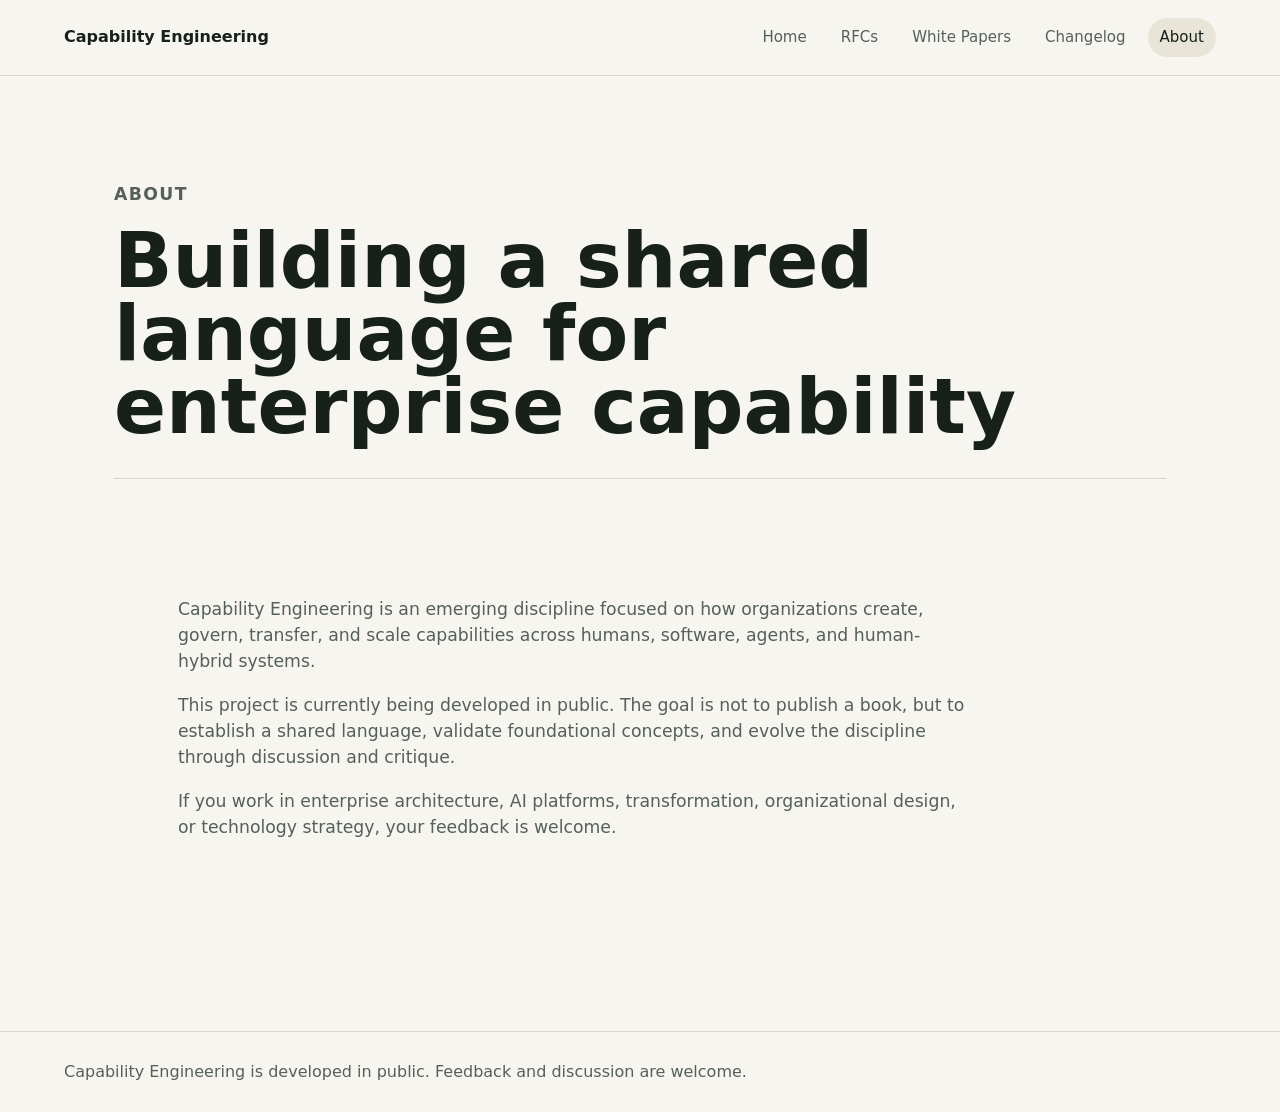
==== about.html @ af7e47a4 "Add GitHub Pages site" ====
<!doctype html>
<html lang="en">
  <head>
    <meta charset="utf-8">
    <meta name="viewport" content="width=device-width, initial-scale=1">
    <title>About | Capability Engineering</title>
    <meta name="description" content="About the Capability Engineering project.">
    <link rel="stylesheet" href="assets/site.css">
  </head>
  <body>
    <header class="site-header">
      <a class="brand" href="index.html">Capability Engineering</a>
      <nav class="site-nav" aria-label="Main navigation">
        <a href="index.html">Home</a>
        <a href="rfcs.html">RFCs</a>
        <a href="white-papers.html">White Papers</a>
        <a href="changelog.html">Changelog</a>
        <a aria-current="page" href="about.html">About</a>
      </nav>
    </header>

    <main class="page">
      <section class="page-header">
        <p class="eyebrow">About</p>
        <h1>Building a shared language for enterprise capability</h1>
      </section>

      <section class="content-section">
        <div class="prose">
          <p>
            Capability Engineering is an emerging discipline focused on how
            organizations create, govern, transfer, and scale capabilities across
            humans, software, agents, and human-hybrid systems.
          </p>
          <p>
            This project is currently being developed in public. The goal is not
            to publish a book, but to establish a shared language, validate
            foundational concepts, and evolve the discipline through discussion
            and critique.
          </p>
          <p>
            If you work in enterprise architecture, AI platforms, transformation,
            organizational design, or technology strategy, your feedback is welcome.
          </p>
        </div>
      </section>
    </main>

    <footer class="site-footer">
      <p>Capability Engineering is developed in public. Feedback and discussion are welcome.</p>
    </footer>
  </body>
</html>
---- assets/site.css ----
:root {
  --bg: #f7f5ef;
  --panel: #ffffff;
  --ink: #17201b;
  --muted: #56605a;
  --line: #d9d5ca;
  --accent: #0c6b5b;
  --accent-dark: #084d42;
  --gold: #b6802a;
  --shadow: 0 18px 48px rgba(23, 32, 27, 0.08);
}

* {
  box-sizing: border-box;
}

html {
  background: var(--bg);
  color: var(--ink);
  font-family:
    Inter, ui-sans-serif, system-ui, -apple-system, BlinkMacSystemFont, "Segoe UI",
    sans-serif;
  line-height: 1.5;
}

body {
  margin: 0;
}

a {
  color: inherit;
}

.site-header {
  align-items: center;
  background: rgba(247, 245, 239, 0.92);
  border-bottom: 1px solid var(--line);
  display: flex;
  gap: 24px;
  justify-content: space-between;
  padding: 18px clamp(20px, 5vw, 64px);
  position: sticky;
  top: 0;
  z-index: 10;
}

.brand {
  font-weight: 760;
  letter-spacing: 0;
  text-decoration: none;
}

.site-nav {
  align-items: center;
  display: flex;
  flex-wrap: wrap;
  gap: 10px;
  justify-content: flex-end;
}

.site-nav a {
  border-radius: 999px;
  color: var(--muted);
  font-size: 0.94rem;
  padding: 8px 12px;
  text-decoration: none;
}

.site-nav a:hover,
.site-nav a[aria-current="page"] {
  background: #e8e4d8;
  color: var(--ink);
}

.hero {
  background:
    linear-gradient(120deg, rgba(12, 107, 91, 0.12), rgba(182, 128, 42, 0.08)),
    var(--bg);
  border-bottom: 1px solid var(--line);
  padding: clamp(72px, 12vw, 136px) clamp(20px, 5vw, 64px) clamp(56px, 8vw, 96px);
}

.hero h1,
.page-header h1 {
  font-size: clamp(2.55rem, 7vw, 6.4rem);
  letter-spacing: 0;
  line-height: 0.95;
  margin: 0;
  max-width: 1000px;
}

.lede {
  color: var(--ink);
  font-size: clamp(1.25rem, 2.5vw, 2rem);
  line-height: 1.25;
  margin: 28px 0 0;
  max-width: 880px;
}

.eyebrow,
.status {
  color: var(--accent-dark);
  font-size: 0.78rem;
  font-weight: 800;
  letter-spacing: 0.08em;
  margin: 0 0 14px;
  text-transform: uppercase;
}

.content-section,
.page {
  margin: 0 auto;
  max-width: 1180px;
  padding: clamp(44px, 8vw, 86px) clamp(20px, 5vw, 64px);
}

.content-section + .content-section {
  border-top: 1px solid var(--line);
}

.prose {
  max-width: 790px;
}

.prose h2,
.split h2,
.empty-state h2,
.list-item h2,
.timeline h2 {
  font-size: clamp(1.7rem, 3vw, 2.6rem);
  letter-spacing: 0;
  line-height: 1.08;
  margin: 0 0 18px;
}

.prose p,
.split p,
.page-header p,
.empty-state p,
.list-item p,
.timeline p {
  color: var(--muted);
  font-size: 1.08rem;
  margin: 0 0 18px;
}

.split {
  align-items: start;
  display: grid;
  gap: clamp(28px, 6vw, 80px);
  grid-template-columns: minmax(0, 0.95fr) minmax(280px, 1.05fr);
}

.value-chain {
  background: var(--panel);
  border: 1px solid var(--line);
  border-radius: 8px;
  box-shadow: var(--shadow);
  counter-reset: item;
  list-style: none;
  margin: 0;
  padding: 18px;
}

.value-chain li {
  align-items: center;
  border-bottom: 1px solid var(--line);
  display: flex;
  font-weight: 720;
  gap: 14px;
  min-height: 52px;
  padding: 10px 6px;
}

.value-chain li:last-child {
  border-bottom: 0;
}

.value-chain li::before {
  background: #e8f0ec;
  border: 1px solid #cbded7;
  border-radius: 999px;
  color: var(--accent-dark);
  content: counter(item);
  counter-increment: item;
  display: grid;
  flex: 0 0 30px;
  font-size: 0.82rem;
  height: 30px;
  place-items: center;
  width: 30px;
}

.topic-list {
  align-content: start;
  display: flex;
  flex-wrap: wrap;
  gap: 10px;
}

.topic-list span {
  background: var(--panel);
  border: 1px solid var(--line);
  border-radius: 999px;
  box-shadow: 0 8px 28px rgba(23, 32, 27, 0.06);
  font-weight: 700;
  padding: 10px 14px;
}

.button {
  background: var(--accent);
  border: 1px solid var(--accent);
  border-radius: 8px;
  color: white;
  display: inline-flex;
  font-weight: 760;
  margin-top: 10px;
  padding: 11px 15px;
  text-decoration: none;
}

.button:hover {
  background: var(--accent-dark);
}

.button.secondary {
  background: transparent;
  color: var(--accent-dark);
}

.button.secondary:hover {
  background: #e8f0ec;
}

.page-header {
  border-bottom: 1px solid var(--line);
  margin-bottom: 32px;
  padding-bottom: 34px;
}

.page-header h1 {
  font-size: clamp(2.4rem, 6vw, 5.2rem);
}

.page-header p {
  margin-top: 20px;
  max-width: 760px;
}

.listing,
.timeline,
.empty-state {
  display: grid;
  gap: 18px;
}

.list-item,
.timeline article,
.empty-state,
.feedback-panel,
.markdown-body {
  background: var(--panel);
  border: 1px solid var(--line);
  border-radius: 8px;
  box-shadow: var(--shadow);
  padding: clamp(22px, 4vw, 34px);
}

.feedback-panel {
  align-items: center;
  display: flex;
  gap: 24px;
  justify-content: space-between;
  margin-bottom: 28px;
}

.feedback-panel h2 {
  font-size: clamp(1.45rem, 2.5vw, 2rem);
  letter-spacing: 0;
  line-height: 1.12;
  margin: 0 0 10px;
}

.feedback-panel p {
  color: var(--muted);
  font-size: 1.04rem;
  margin: 0;
  max-width: 760px;
}

.button-row {
  align-items: center;
  display: flex;
  flex-wrap: wrap;
  gap: 10px;
}

.list-item {
  align-items: center;
  display: flex;
  gap: 24px;
  justify-content: space-between;
}

.list-item p:last-child,
.timeline p:last-child,
.empty-state p:last-child {
  margin-bottom: 0;
}

.timeline time {
  color: var(--gold);
  display: block;
  font-weight: 800;
  margin-bottom: 10px;
}

.markdown-body {
  color: var(--muted);
  max-width: 920px;
}

.markdown-body h1,
.markdown-body h2,
.markdown-body h3 {
  color: var(--ink);
  letter-spacing: 0;
  line-height: 1.12;
}

.markdown-body h1 {
  font-size: clamp(2rem, 4vw, 3.2rem);
  margin: 0 0 18px;
}

.markdown-body h2 {
  border-top: 1px solid var(--line);
  font-size: clamp(1.45rem, 3vw, 2.2rem);
  margin: 34px 0 14px;
  padding-top: 28px;
}

.markdown-body h3 {
  font-size: 1.2rem;
  margin: 24px 0 8px;
}

.markdown-body p,
.markdown-body li {
  font-size: 1.05rem;
}

.markdown-body a {
  color: var(--accent-dark);
  font-weight: 720;
}

.markdown-body pre {
  background: #17201b;
  border-radius: 8px;
  color: #f7f5ef;
  overflow-x: auto;
  padding: 18px;
}

.markdown-body code {
  font-family: "SFMono-Regular", Consolas, "Liberation Mono", monospace;
  font-size: 0.94em;
}

.markdown-body hr {
  border: 0;
  border-top: 1px solid var(--line);
  margin: 30px 0;
}

.site-footer {
  border-top: 1px solid var(--line);
  color: var(--muted);
  padding: 28px clamp(20px, 5vw, 64px);
}

.site-footer p {
  margin: 0;
}

@media (max-width: 760px) {
  .site-header {
    align-items: flex-start;
    flex-direction: column;
  }

  .site-nav {
    justify-content: flex-start;
  }

  .site-nav a {
    padding: 7px 10px;
  }

  .split,
  .list-item,
  .feedback-panel {
    display: grid;
    grid-template-columns: 1fr;
  }
}
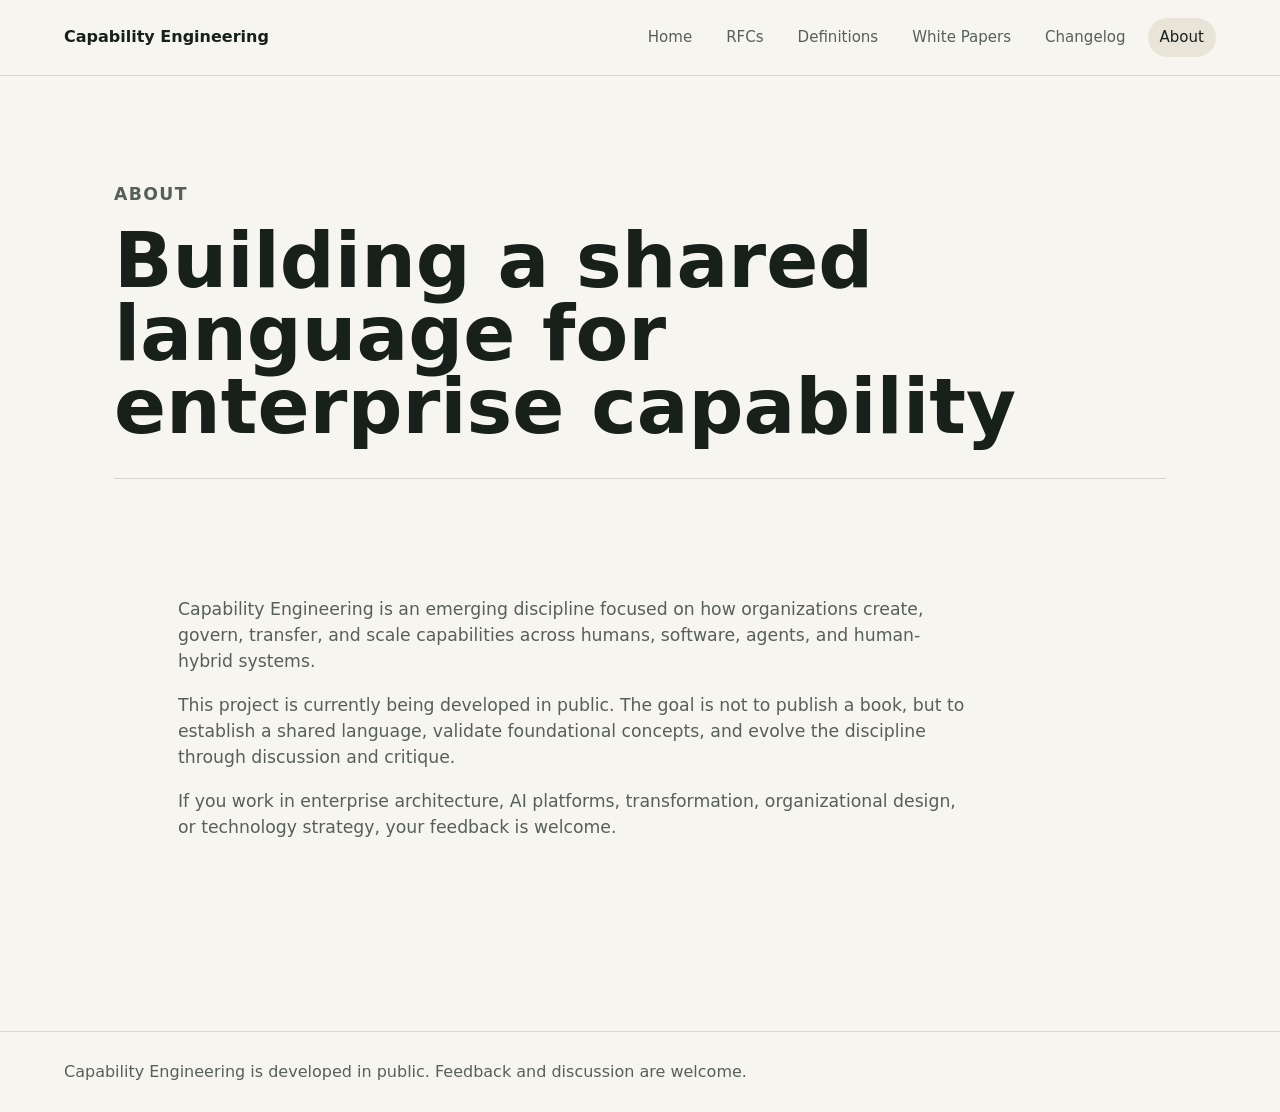
==== commit 760b7ffd: "Add definitions to site navigation" ====
--- a/about.html
+++ b/about.html
@@ -13,6 +13,7 @@
       <nav class="site-nav" aria-label="Main navigation">
         <a href="index.html">Home</a>
         <a href="rfcs.html">RFCs</a>
+        <a href="definitions.html">Definitions</a>
         <a href="white-papers.html">White Papers</a>
         <a href="changelog.html">Changelog</a>
         <a aria-current="page" href="about.html">About</a>
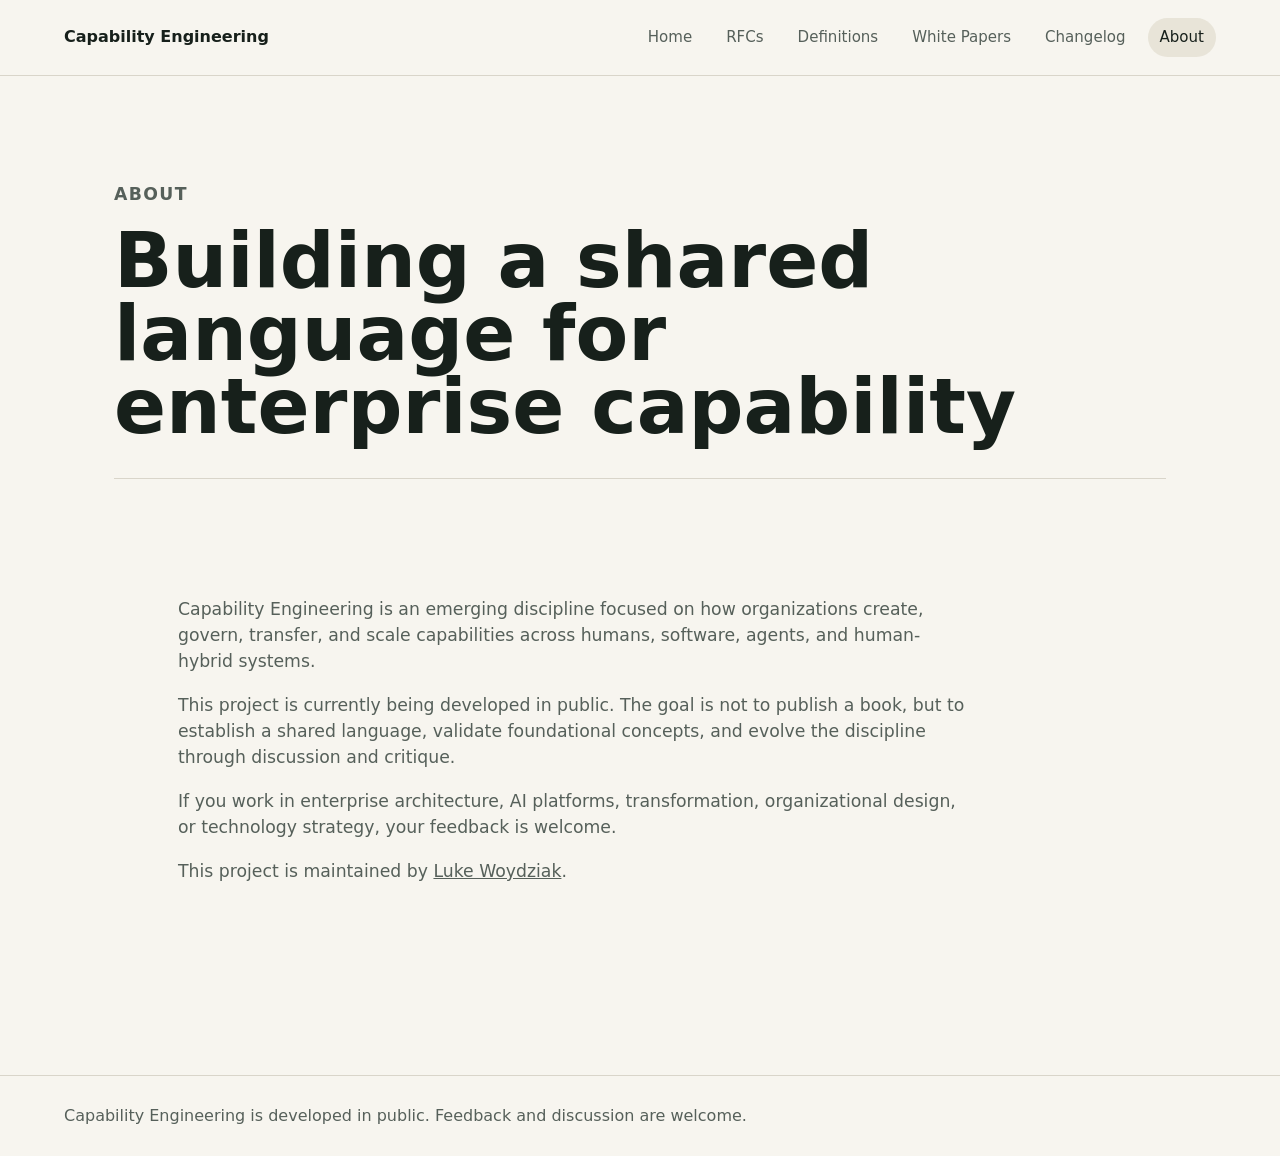
==== commit 8fed565d: "Add maintainer link to about page" ====
--- a/about.html
+++ b/about.html
@@ -43,6 +43,10 @@
             If you work in enterprise architecture, AI platforms, transformation,
             organizational design, or technology strategy, your feedback is welcome.
           </p>
+          <p>
+            This project is maintained by
+            <a href="https://luke.woydziak.com">Luke Woydziak</a>.
+          </p>
         </div>
       </section>
     </main>
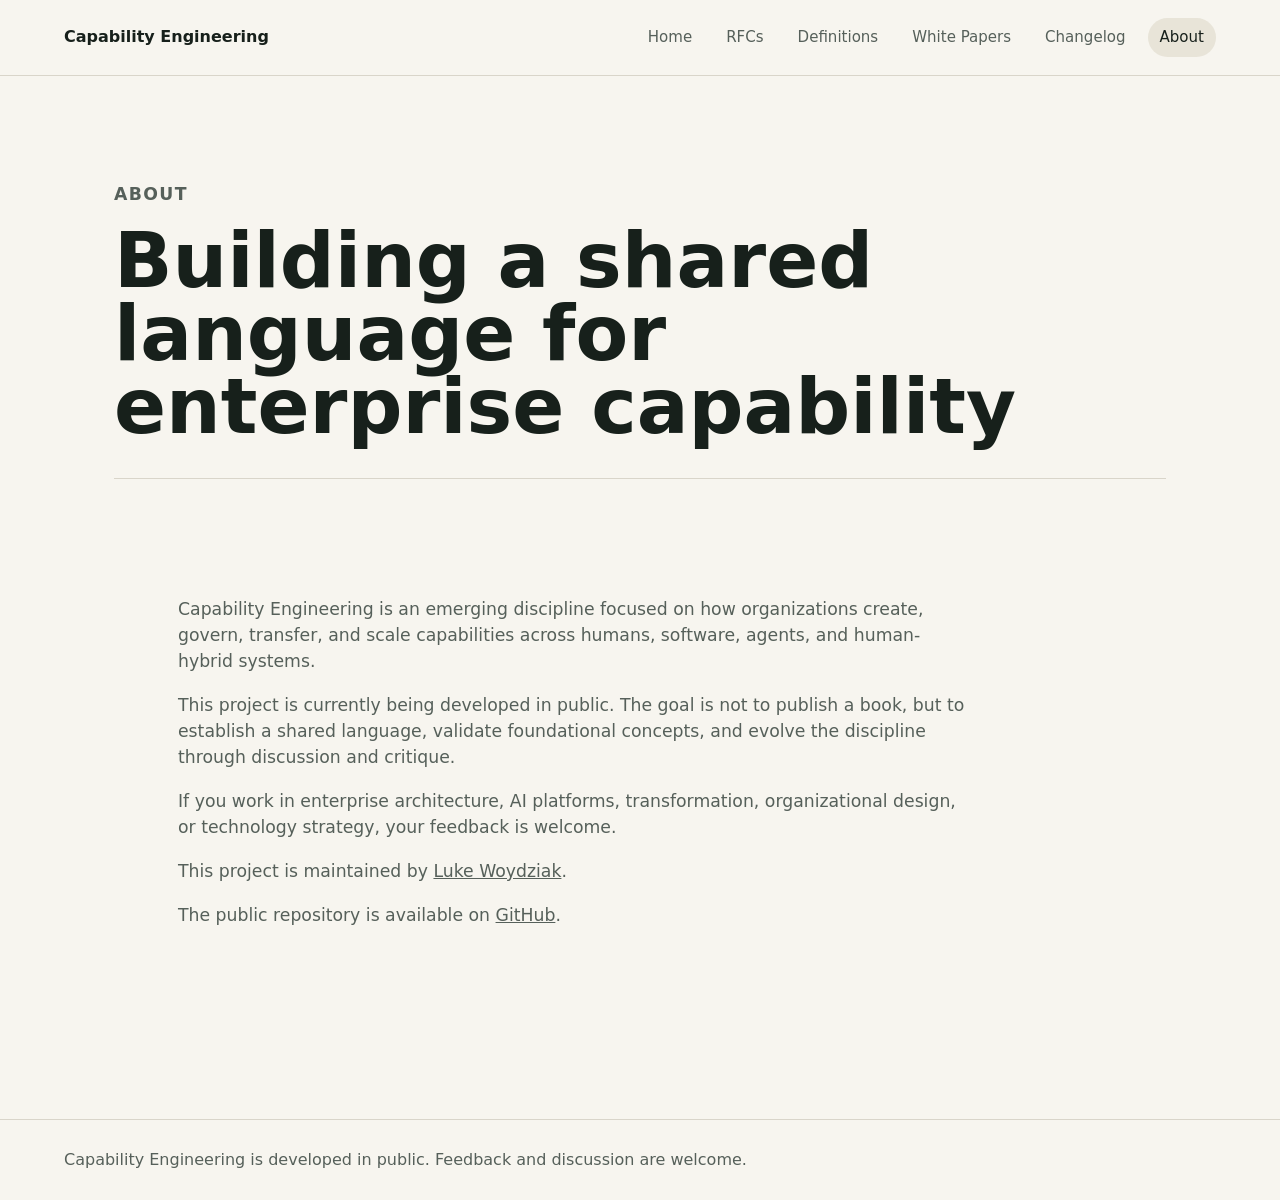
==== commit 888dcec9: "Add repository link to about page" ====
--- a/about.html
+++ b/about.html
@@ -47,6 +47,10 @@
             This project is maintained by
             <a href="https://luke.woydziak.com">Luke Woydziak</a>.
           </p>
+          <p>
+            The public repository is available on
+            <a href="https://github.com/lwoydziak/Capability-Engineering">GitHub</a>.
+          </p>
         </div>
       </section>
     </main>
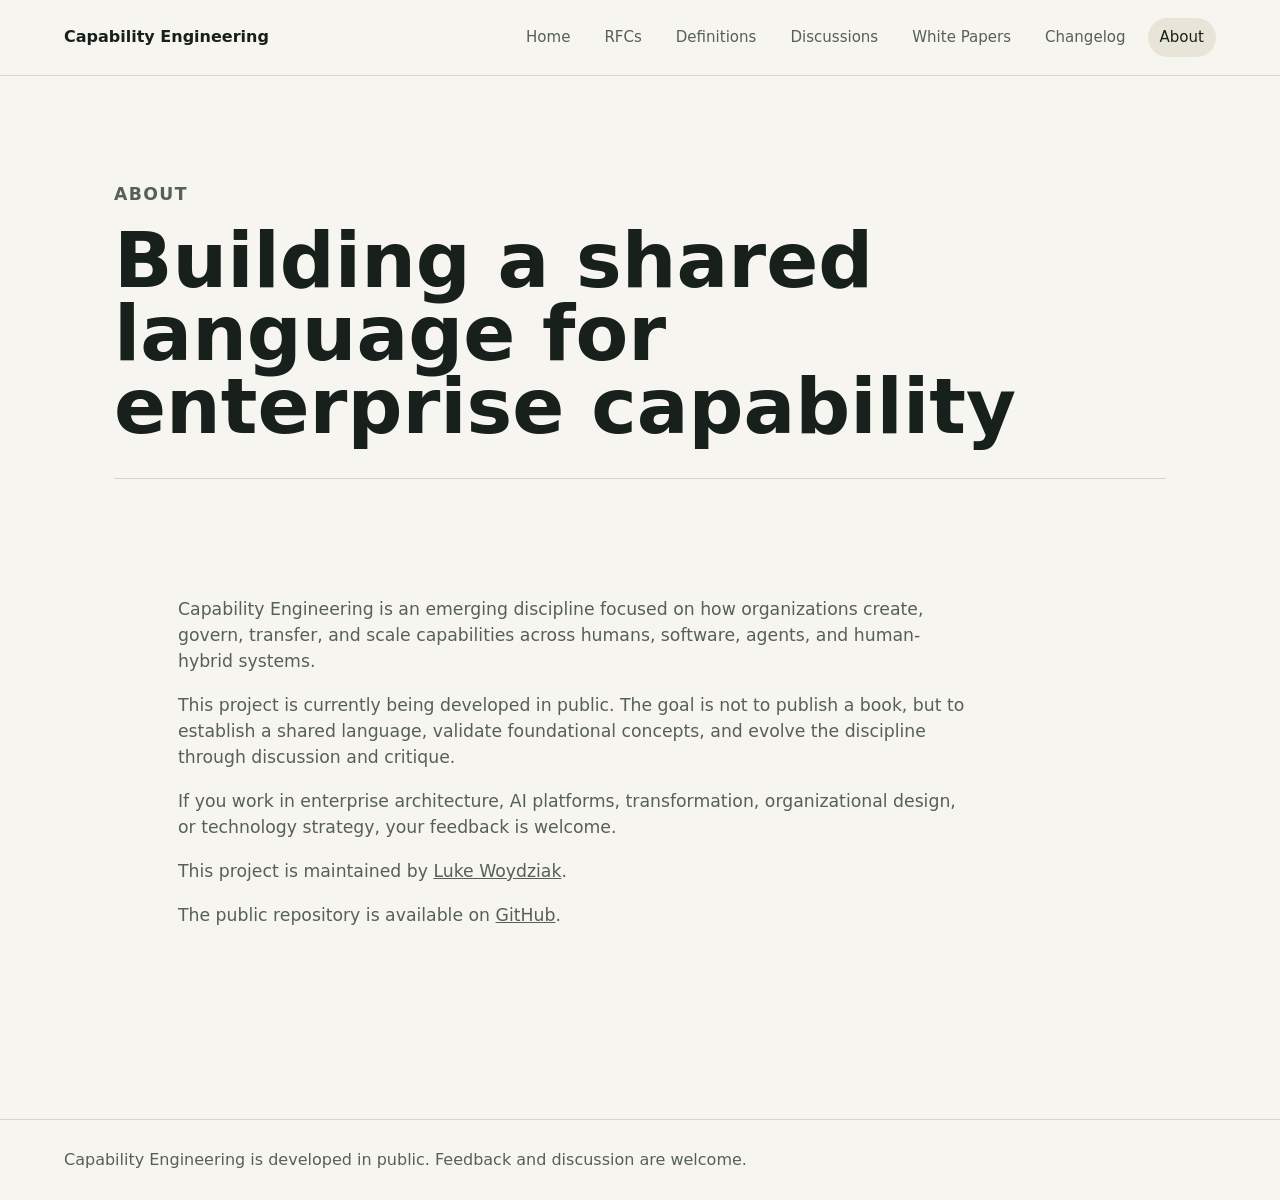
==== commit 9439e0ab: "Add discussions page" ====
--- a/about.html
+++ b/about.html
@@ -14,6 +14,7 @@
         <a href="index.html">Home</a>
         <a href="rfcs.html">RFCs</a>
         <a href="definitions.html">Definitions</a>
+        <a href="discussions.html">Discussions</a>
         <a href="white-papers.html">White Papers</a>
         <a href="changelog.html">Changelog</a>
         <a aria-current="page" href="about.html">About</a>
--- a/assets/site.css
+++ b/assets/site.css
@@ -249,21 +249,44 @@
 
 .listing,
 .timeline,
-.empty-state {
+.empty-state,
+.discussion-grid {
   display: grid;
   gap: 18px;
+}
+
+.discussion-grid {
+  grid-template-columns: repeat(2, minmax(0, 1fr));
 }
 
 .list-item,
 .timeline article,
 .empty-state,
 .feedback-panel,
-.markdown-body {
+.markdown-body,
+.discussion-panel {
   background: var(--panel);
   border: 1px solid var(--line);
   border-radius: 8px;
   box-shadow: var(--shadow);
   padding: clamp(22px, 4vw, 34px);
+}
+
+.discussion-panel {
+  min-width: 0;
+}
+
+.discussion-panel-header {
+  border-bottom: 1px solid var(--line);
+  margin-bottom: 18px;
+  padding-bottom: 18px;
+}
+
+.discussion-panel h2 {
+  font-size: clamp(1.45rem, 2.5vw, 2rem);
+  letter-spacing: 0;
+  line-height: 1.12;
+  margin: 0;
 }
 
 .feedback-panel {
@@ -400,7 +423,8 @@
 
   .split,
   .list-item,
-  .feedback-panel {
+  .feedback-panel,
+  .discussion-grid {
     display: grid;
     grid-template-columns: 1fr;
   }
